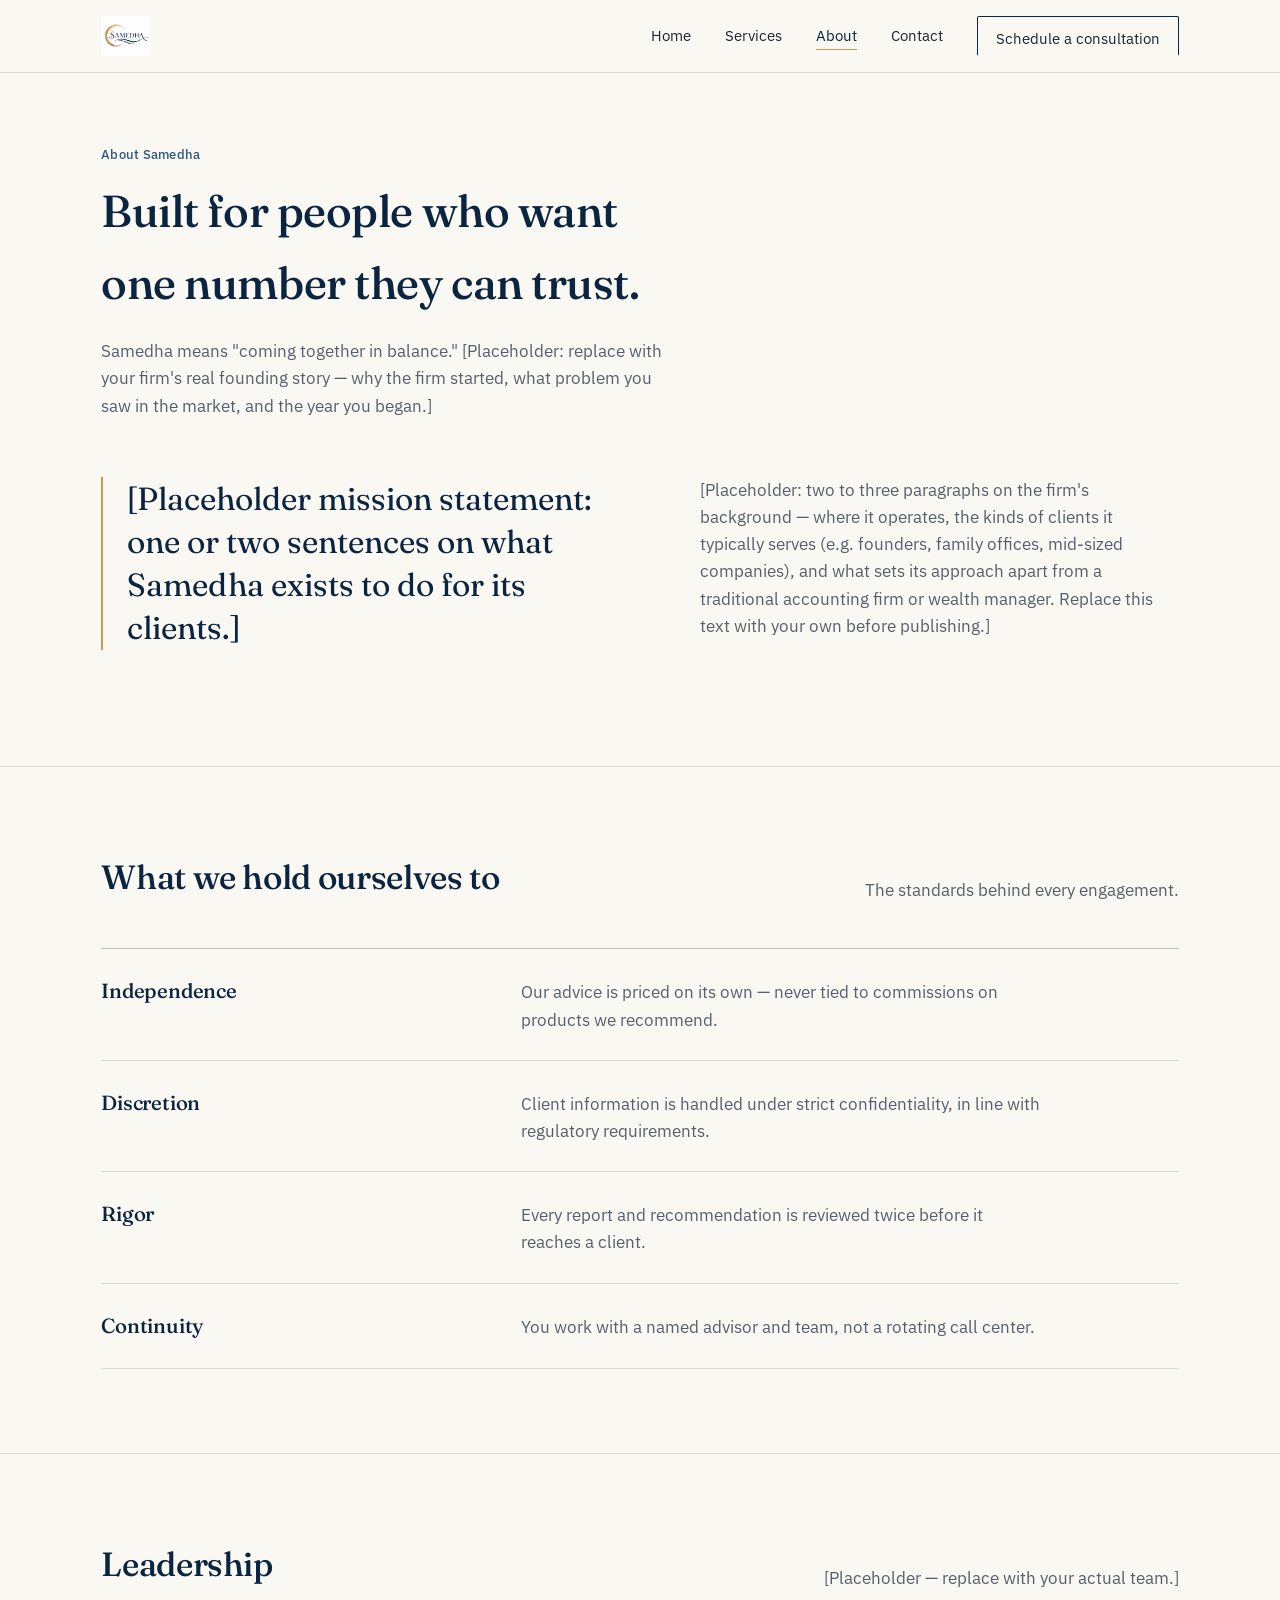
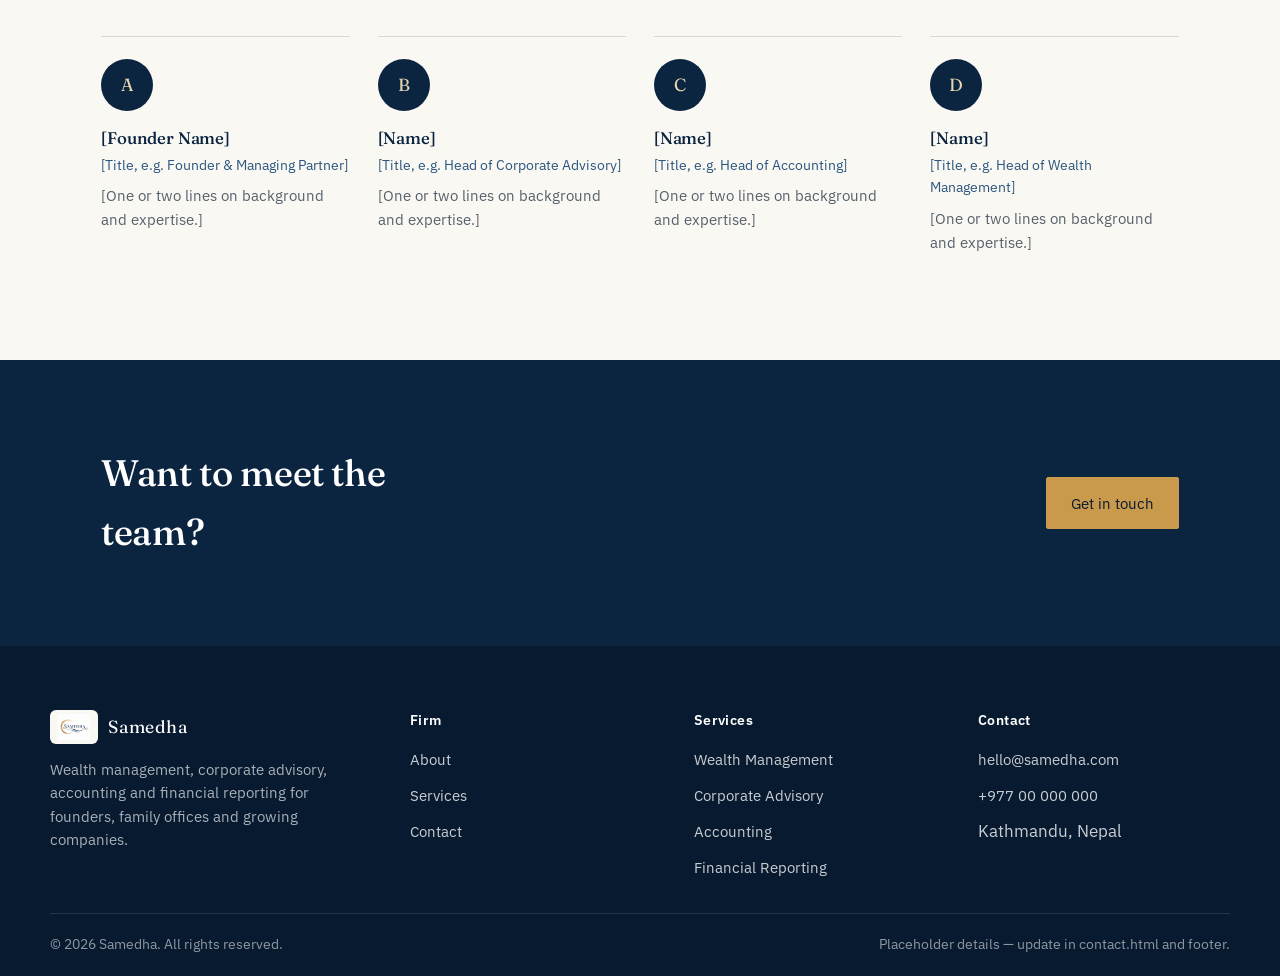
==== samedha-website/about.html @ 565f02a2 "Add files via upload" ====
<!doctype html>
<html lang="en">
<head>
<meta charset="UTF-8">
<meta name="viewport" content="width=device-width, initial-scale=1.0">
<title>About — Samedha</title>
<meta name="description" content="Samedha's story, values and team.">
<link rel="icon" href="assets/favicon.png">
<link rel="stylesheet" href="css/style.css">
</head>
<body>

<header class="site-header">
  <div class="container nav-row">
    <a href="index.html" class="brand">
      <img src="assets/logo.png" alt="Samedha">
    </a>
    <nav>
      <ul class="nav-links">
        <li><a href="index.html">Home</a></li>
        <li><a href="services.html">Services</a></li>
        <li><a href="about.html" aria-current="page">About</a></li>
        <li><a href="contact.html">Contact</a></li>
        <li><a href="contact.html" class="nav-cta">Schedule a consultation</a></li>
      </ul>
    </nav>
    <button class="nav-toggle" aria-label="Open menu" aria-expanded="false">
      <svg viewBox="0 0 24 24" fill="none" stroke="currentColor" stroke-width="1.6"><line x1="3" y1="6" x2="21" y2="6"/><line x1="3" y1="12" x2="21" y2="12"/><line x1="3" y1="18" x2="21" y2="18"/></svg>
    </button>
  </div>
</header>

<main>

  <section class="page-hero">
    <div class="container">
      <span class="eyebrow">About Samedha</span>
      <h1>Built for people who want one number they can trust.</h1>
      <p class="lede">Samedha means "coming together in balance." [Placeholder: replace with your firm's real founding story — why the firm started, what problem you saw in the market, and the year you began.]</p>
    </div>
  </section>

  <section class="section" style="padding-top:0;">
    <div class="container approach-grid">
      <p class="pull">[Placeholder mission statement: one or two sentences on what Samedha exists to do for its clients.]</p>
      <div>
        <p style="color:var(--ink-soft);">[Placeholder: two to three paragraphs on the firm's background — where it operates, the kinds of clients it typically serves (e.g. founders, family offices, mid-sized companies), and what sets its approach apart from a traditional accounting firm or wealth manager. Replace this text with your own before publishing.]</p>
      </div>
    </div>
  </section>

  <section class="section">
    <div class="container">
      <div class="section-head">
        <h2>What we hold ourselves to</h2>
        <p>The standards behind every engagement.</p>
      </div>
      <div class="ledger">
        <div class="ledger-row">
          <h3>Independence</h3>
          <p class="desc">Our advice is priced on its own — never tied to commissions on products we recommend.</p>
          <span></span>
        </div>
        <div class="ledger-row">
          <h3>Discretion</h3>
          <p class="desc">Client information is handled under strict confidentiality, in line with regulatory requirements.</p>
          <span></span>
        </div>
        <div class="ledger-row">
          <h3>Rigor</h3>
          <p class="desc">Every report and recommendation is reviewed twice before it reaches a client.</p>
          <span></span>
        </div>
        <div class="ledger-row">
          <h3>Continuity</h3>
          <p class="desc">You work with a named advisor and team, not a rotating call center.</p>
          <span></span>
        </div>
      </div>
    </div>
  </section>

  <section class="section">
    <div class="container">
      <div class="section-head">
        <h2>Leadership</h2>
        <p>[Placeholder — replace with your actual team.]</p>
      </div>
      <div class="team-grid">
        <div class="team-card">
          <div class="avatar">A</div>
          <h4>[Founder Name]</h4>
          <div class="role">[Title, e.g. Founder &amp; Managing Partner]</div>
          <p>[One or two lines on background and expertise.]</p>
        </div>
        <div class="team-card">
          <div class="avatar">B</div>
          <h4>[Name]</h4>
          <div class="role">[Title, e.g. Head of Corporate Advisory]</div>
          <p>[One or two lines on background and expertise.]</p>
        </div>
        <div class="team-card">
          <div class="avatar">C</div>
          <h4>[Name]</h4>
          <div class="role">[Title, e.g. Head of Accounting]</div>
          <p>[One or two lines on background and expertise.]</p>
        </div>
        <div class="team-card">
          <div class="avatar">D</div>
          <h4>[Name]</h4>
          <div class="role">[Title, e.g. Head of Wealth Management]</div>
          <p>[One or two lines on background and expertise.]</p>
        </div>
      </div>
    </div>
  </section>

  <section class="cta-band">
    <div class="container">
      <h2>Want to meet the team?</h2>
      <a href="contact.html" class="btn btn-primary">Get in touch</a>
    </div>
  </section>

</main>

<footer class="site-footer">
  <div class="container footer-top">
    <div>
      <div class="footer-brand">
        <span class="mark"><img src="assets/logo.png" alt=""></span>
        <span>Samedha</span>
      </div>
      <p style="max-width:34ch; color:rgba(255,255,255,0.65); font-size:0.92rem;">Wealth management, corporate advisory, accounting and financial reporting for founders, family offices and growing companies.</p>
    </div>
    <div>
      <h5>Firm</h5>
      <ul>
        <li><a href="about.html">About</a></li>
        <li><a href="services.html">Services</a></li>
        <li><a href="contact.html">Contact</a></li>
      </ul>
    </div>
    <div>
      <h5>Services</h5>
      <ul>
        <li><a href="services.html#wealth">Wealth Management</a></li>
        <li><a href="services.html#advisory">Corporate Advisory</a></li>
        <li><a href="services.html#accounting">Accounting</a></li>
        <li><a href="services.html#reporting">Financial Reporting</a></li>
      </ul>
    </div>
    <div>
      <h5>Contact</h5>
      <ul>
        <li><a href="mailto:hello@samedha.com">hello@samedha.com</a></li>
        <li><a href="tel:+9770000000">+977 00 000 000</a></li>
        <li>Kathmandu, Nepal</li>
      </ul>
    </div>
  </div>
  <div class="container footer-bottom">
    <span>© 2026 Samedha. All rights reserved.</span>
    <span>Placeholder details — update in contact.html and footer.</span>
  </div>
</footer>

<script src="js/main.js"></script>
</body>
</html>
---- samedha-website/css/style.css ----
/* =========================================================
   SAMEDHA — Wealth Management · Corporate Advisory ·
   Accounting · Financial Reporting
   Design tokens
   ========================================================= */
@import url('https://fonts.googleapis.com/css2?family=Fraunces:opsz,wght@9..144,300;9..144,400;9..144,500;9..144,600&family=IBM+Plex+Sans:wght@400;500;600&display=swap');

:root{
  /* Palette — sampled from the mark: deep navy ink, burnished gold ring,
     steel-blue wave. Background is a warm ivory, not stock white. */
  --navy: #0b2440;
  --navy-deep: #071a30;
  --gold: #c99a4b;
  --gold-soft: #e9d7ae;
  --steel: #2c567f;
  --ivory: #faf8f3;
  --paper: #ffffff;
  --ink: #1c2530;
  --ink-soft: #55606b;
  --hairline: rgba(11,36,64,0.14);
  --hairline-strong: rgba(11,36,64,0.28);

  --serif: 'Fraunces', 'Iowan Old Style', 'Georgia', serif;
  --sans: 'IBM Plex Sans', -apple-system, BlinkMacSystemFont, 'Segoe UI', sans-serif;

  --max: 1180px;
  --pad: clamp(20px, 4vw, 64px);
}

*, *::before, *::after{ box-sizing: border-box; }
html{ scroll-behavior: smooth; }

body{
  margin:0;
  background: var(--ivory);
  color: var(--ink);
  font-family: var(--sans);
  font-size: 17px;
  line-height: 1.6;
  -webkit-font-smoothing: antialiased;
}

img{ max-width:100%; display:block; }

a{ color: inherit; text-decoration:none; }

h1,h2,h3,h4{
  font-family: var(--serif);
  font-weight: 500;
  color: var(--navy);
  margin: 0 0 0.4em;
  letter-spacing: -0.01em;
}

p{ margin: 0 0 1em; max-width: 62ch; }
p.wide{ max-width: none; }

.container{
  max-width: var(--max);
  margin: 0 auto;
  padding-left: var(--pad);
  padding-right: var(--pad);
}

.eyebrow{
  font-family: var(--sans);
  font-size: 0.8rem;
  font-weight: 500;
  color: var(--steel);
  letter-spacing: 0.02em;
}

/* Focus visibility */
a:focus-visible, button:focus-visible, input:focus-visible, textarea:focus-visible{
  outline: 2px solid var(--steel);
  outline-offset: 3px;
}

@media (prefers-reduced-motion: reduce){
  *{ animation-duration: 0.001ms !important; animation-iteration-count: 1 !important; transition-duration: 0.001ms !important; scroll-behavior: auto !important; }
}

/* =========================================================
   Header / Nav
   ========================================================= */
.site-header{
  position: sticky;
  top: 0;
  z-index: 50;
  background: rgba(250,248,243,0.92);
  backdrop-filter: saturate(140%) blur(8px);
  border-bottom: 1px solid var(--hairline);
}

.nav-row{
  display:flex;
  align-items:center;
  justify-content: space-between;
  padding-top: 16px;
  padding-bottom: 16px;
  gap: 24px;
}

.brand{
  display:flex;
  align-items:center;
  gap: 12px;
  flex-shrink:0;
}
.brand img{ height: 40px; width:auto; }
.brand-word{
  font-family: var(--serif);
  font-size: 1.28rem;
  letter-spacing: 0.03em;
  color: var(--navy);
}

.nav-links{
  display:flex;
  align-items:center;
  gap: clamp(18px, 3vw, 34px);
  list-style:none;
  margin:0; padding:0;
}
.nav-links a{
  font-size: 0.95rem;
  color: var(--ink);
  padding-bottom: 4px;
  border-bottom: 1px solid transparent;
  transition: border-color 0.2s ease, color 0.2s ease;
}
.nav-links a:hover, .nav-links a[aria-current="page"]{
  color: var(--navy);
  border-bottom-color: var(--gold);
}

.nav-cta{
  display:inline-flex;
  align-items:center;
  border: 1px solid var(--navy);
  color: var(--navy);
  padding: 9px 18px;
  font-size: 0.9rem;
  border-radius: 2px;
  transition: background 0.2s ease, color 0.2s ease;
  white-space: nowrap;
}
.nav-cta:hover{ background: var(--navy); color: var(--paper); }

.nav-toggle{
  display:none;
  background:none;
  border:none;
  padding: 6px;
  cursor:pointer;
}
.nav-toggle svg{ width:24px; height:24px; }

@media (max-width: 860px){
  .nav-links{
    position: absolute;
    top: 100%; left:0; right:0;
    background: var(--ivory);
    border-bottom: 1px solid var(--hairline);
    flex-direction: column;
    align-items: flex-start;
    padding: 8px var(--pad) 20px;
    display:none;
    gap: 4px;
  }
  .nav-links.open{ display:flex; }
  .nav-links a{ width:100%; padding: 10px 0; border-bottom: 1px solid var(--hairline); }
  .nav-cta{ margin-top: 6px; }
  .nav-toggle{ display:inline-flex; }
}

/* =========================================================
   Hero
   ========================================================= */
.hero{
  padding: clamp(48px, 9vw, 108px) 0 clamp(40px, 7vw, 80px);
  position: relative;
  overflow: hidden;
}
.hero-grid{
  display:grid;
  grid-template-columns: 1.05fr 0.95fr;
  gap: clamp(24px, 5vw, 64px);
  align-items:center;
}
.hero h1{
  font-size: clamp(2.3rem, 4.6vw, 3.6rem);
  line-height: 1.08;
  max-width: 14ch;
}
.hero .lede{
  font-size: 1.12rem;
  color: var(--ink-soft);
  max-width: 46ch;
}
.hero-actions{ display:flex; gap: 16px; align-items:center; margin-top: 28px; flex-wrap: wrap; }

.btn{
  display:inline-flex;
  align-items:center;
  gap: 8px;
  padding: 13px 24px;
  font-size: 0.96rem;
  border-radius: 2px;
  transition: background 0.2s ease, color 0.2s ease, border-color 0.2s ease;
}
.btn-primary{ background: var(--navy); color: var(--paper); border: 1px solid var(--navy); }
.btn-primary:hover{ background: var(--navy-deep); }
.btn-ghost{ border: 1px solid var(--hairline-strong); color: var(--navy); }
.btn-ghost:hover{ border-color: var(--navy); }

.hero-mark{ position: relative; }
.hero-mark svg{ width:100%; height:auto; }
.wave-path{
  stroke-dasharray: 900;
  stroke-dashoffset: 900;
  animation: draw 1.6s ease forwards 0.2s;
}
@keyframes draw{ to{ stroke-dashoffset:0; } }

/* =========================================================
   Ledger list — used for services / values / stats
   ========================================================= */
.section{ padding: clamp(40px, 7vw, 84px) 0; }
.section + .section{ border-top: 1px solid var(--hairline); }
.section-head{
  display:flex;
  justify-content: space-between;
  align-items: flex-end;
  gap: 24px;
  margin-bottom: clamp(24px, 4vw, 44px);
  flex-wrap: wrap;
}
.section-head h2{ font-size: clamp(1.6rem, 3vw, 2.1rem); margin:0; }
.section-head p{ margin: 8px 0 0; color: var(--ink-soft); }

.ledger{ border-top: 1px solid var(--hairline-strong); }
.ledger-row{
  display:grid;
  grid-template-columns: 1fr 1.6fr auto;
  gap: 24px;
  align-items: baseline;
  padding: 26px 0;
  border-bottom: 1px solid var(--hairline);
  transition: background 0.2s ease;
}
.ledger-row:hover{ background: rgba(201,154,75,0.06); }
.ledger-row h3{ font-size: 1.28rem; margin:0; }
.ledger-row .desc{ color: var(--ink-soft); margin:0; max-width: 52ch; }
.ledger-row .go{ font-size: 0.9rem; color: var(--steel); white-space: nowrap; align-self:center; }
.ledger-row .go span{ display:inline-block; transition: transform 0.2s ease; }
.ledger-row:hover .go span{ transform: translateX(4px); }

@media (max-width: 760px){
  .ledger-row{ grid-template-columns: 1fr; gap: 8px; }
  .hero-grid{ grid-template-columns: 1fr; }
  .hero-mark{ order:-1; max-width: 280px; margin: 0 auto; }
}

/* =========================================================
   Approach / pull quote layout
   ========================================================= */
.approach-grid{
  display:grid;
  grid-template-columns: 1.1fr 1fr;
  gap: clamp(28px, 6vw, 72px);
  align-items:start;
}
.pull{
  font-family: var(--serif);
  font-size: clamp(1.5rem, 2.6vw, 2rem);
  line-height: 1.35;
  color: var(--navy);
  border-left: 2px solid var(--gold);
  padding-left: 24px;
}
.principle{ padding: 18px 0; border-top: 1px solid var(--hairline); }
.principle:last-child{ border-bottom: 1px solid var(--hairline); }
.principle h4{ font-size: 1.05rem; margin-bottom: 6px; }
.principle p{ color: var(--ink-soft); margin:0; }

@media (max-width: 760px){ .approach-grid{ grid-template-columns: 1fr; } }

/* =========================================================
   CTA band
   ========================================================= */
.cta-band{
  background: var(--navy);
  color: var(--paper);
  position: relative;
  overflow:hidden;
}
.cta-band .container{
  padding-top: clamp(48px, 8vw, 84px);
  padding-bottom: clamp(48px, 8vw, 84px);
  display:flex;
  justify-content: space-between;
  align-items:center;
  gap: 24px;
  flex-wrap: wrap;
}
.cta-band h2{ color: var(--paper); font-size: clamp(1.7rem, 3.4vw, 2.3rem); margin:0; max-width: 16ch; }
.cta-band .btn-primary{ background: var(--gold); border-color: var(--gold); color: var(--navy-deep); }
.cta-band .btn-primary:hover{ background: var(--gold-soft); border-color: var(--gold-soft); }

/* =========================================================
   Footer
   ========================================================= */
.site-footer{ background: var(--navy-deep); color: rgba(255,255,255,0.78); }
.footer-top{
  display:grid;
  grid-template-columns: 1.3fr 1fr 1fr 1fr;
  gap: 32px;
  padding: clamp(40px, 6vw, 64px) 0 32px;
  border-bottom: 1px solid rgba(255,255,255,0.12);
}
.footer-brand{ display:flex; align-items:center; gap: 10px; margin-bottom: 14px; }
.footer-brand .mark{
  display:inline-flex; align-items:center; justify-content:center;
  background: var(--ivory); border-radius: 6px; padding: 4px 8px;
}
.footer-brand img{ height: 26px; }
.footer-brand span{ font-family: var(--serif); color:#fff; font-size: 1.1rem; letter-spacing: 0.03em; }
.site-footer h5{ color:#fff; font-size: 0.85rem; letter-spacing: 0.03em; margin: 0 0 14px; font-family: var(--sans); font-weight:600; }
.site-footer ul{ list-style:none; margin:0; padding:0; display:flex; flex-direction:column; gap: 9px; }
.site-footer a{ color: rgba(255,255,255,0.78); transition: color 0.2s ease; font-size: 0.94rem; }
.site-footer a:hover{ color: var(--gold-soft); }
.footer-bottom{
  display:flex; justify-content: space-between; align-items:center;
  padding: 20px 0; font-size: 0.85rem; color: rgba(255,255,255,0.55); flex-wrap:wrap; gap: 10px;
}
@media (max-width: 760px){ .footer-top{ grid-template-columns: 1fr 1fr; } }

/* =========================================================
   Page hero (interior pages)
   ========================================================= */
.page-hero{ padding: clamp(40px, 7vw, 72px) 0 clamp(24px, 4vw, 40px); }
.page-hero .eyebrow{ display:block; margin-bottom: 10px; }
.page-hero h1{ font-size: clamp(2rem, 4vw, 2.8rem); max-width: 20ch; }
.page-hero .lede{ color: var(--ink-soft); font-size: 1.08rem; max-width: 58ch; }

/* Service detail blocks (services.html) */
.service-block{
  display:grid;
  grid-template-columns: 0.9fr 1.1fr;
  gap: clamp(24px, 6vw, 64px);
  padding: clamp(36px, 6vw, 60px) 0;
  align-items: start;
}
.service-block:nth-child(even){ direction: rtl; }
.service-block:nth-child(even) > *{ direction: ltr; }
.service-block + .service-block{ border-top: 1px solid var(--hairline); }
.service-block h3{ font-size: clamp(1.5rem, 2.6vw, 1.9rem); }
.service-block .includes{ list-style:none; margin: 18px 0 0; padding:0; }
.service-block .includes li{
  padding: 10px 0; border-top: 1px solid var(--hairline);
  color: var(--ink-soft); font-size: 0.96rem;
}
.service-graphic{ align-self: stretch; }
.service-graphic svg{ width:100%; height:auto; }

@media (max-width: 760px){
  .service-block{ grid-template-columns: 1fr; }
  .service-block:nth-child(even){ direction: ltr; }
}

/* Team grid (about.html) */
.team-grid{
  display:grid;
  grid-template-columns: repeat(auto-fit, minmax(200px, 1fr));
  gap: 28px;
}
.team-card{ padding: 22px 0; border-top: 1px solid var(--hairline); }
.avatar{
  width: 52px; height:52px; border-radius:50%;
  background: var(--navy);
  color: var(--gold-soft);
  display:flex; align-items:center; justify-content:center;
  font-family: var(--serif); font-size: 1.1rem;
  margin-bottom: 14px;
}
.team-card h4{ font-size: 1.05rem; margin-bottom: 2px; }
.team-card .role{ color: var(--steel); font-size: 0.88rem; margin-bottom: 8px; }
.team-card p{ color: var(--ink-soft); font-size: 0.92rem; margin:0; }

/* Values ledger (about.html reuses .ledger classes above) */

/* =========================================================
   Contact page
   ========================================================= */
.contact-grid{
  display:grid;
  grid-template-columns: 0.9fr 1.1fr;
  gap: clamp(28px, 6vw, 72px);
  align-items:start;
}
.contact-info .item{ padding: 18px 0; border-top: 1px solid var(--hairline); }
.contact-info .item:last-child{ border-bottom: 1px solid var(--hairline); }
.contact-info .item h5{ margin:0 0 4px; font-family: var(--sans); font-size: 0.82rem; letter-spacing: 0.02em; color: var(--steel); font-weight:600; }
.contact-info .item p{ margin:0; }

form.contact-form{ display:flex; flex-direction:column; gap: 18px; }
.field{ display:flex; flex-direction:column; gap: 6px; }
.field label{ font-size: 0.88rem; color: var(--ink-soft); }
.field input, .field textarea, .field select{
  font-family: var(--sans);
  font-size: 1rem;
  padding: 12px 14px;
  border: 1px solid var(--hairline-strong);
  border-radius: 2px;
  background: var(--paper);
  color: var(--ink);
}
.field textarea{ resize: vertical; min-height: 120px; }
.field input:focus, .field textarea:focus, .field select:focus{ border-color: var(--steel); }
.form-note{ font-size: 0.85rem; color: var(--ink-soft); }

@media (max-width: 760px){ .contact-grid{ grid-template-columns: 1fr; } }
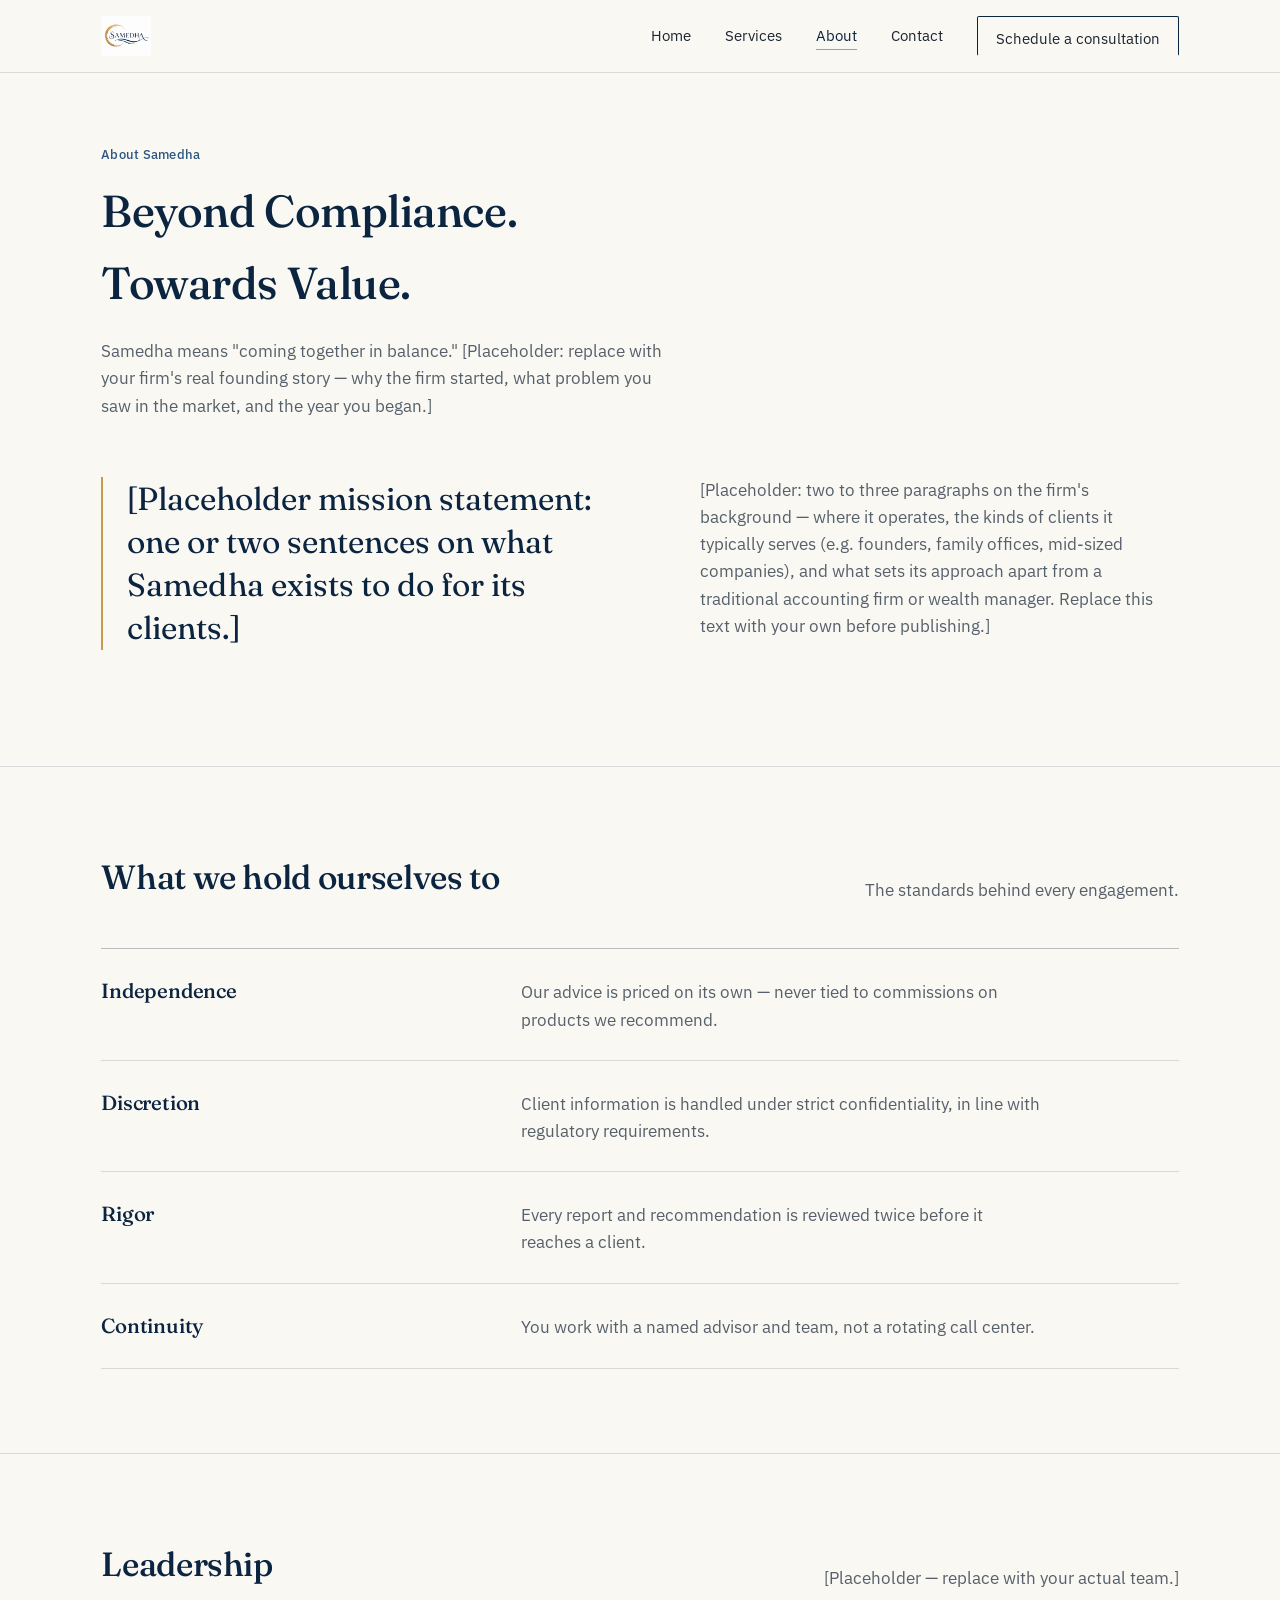
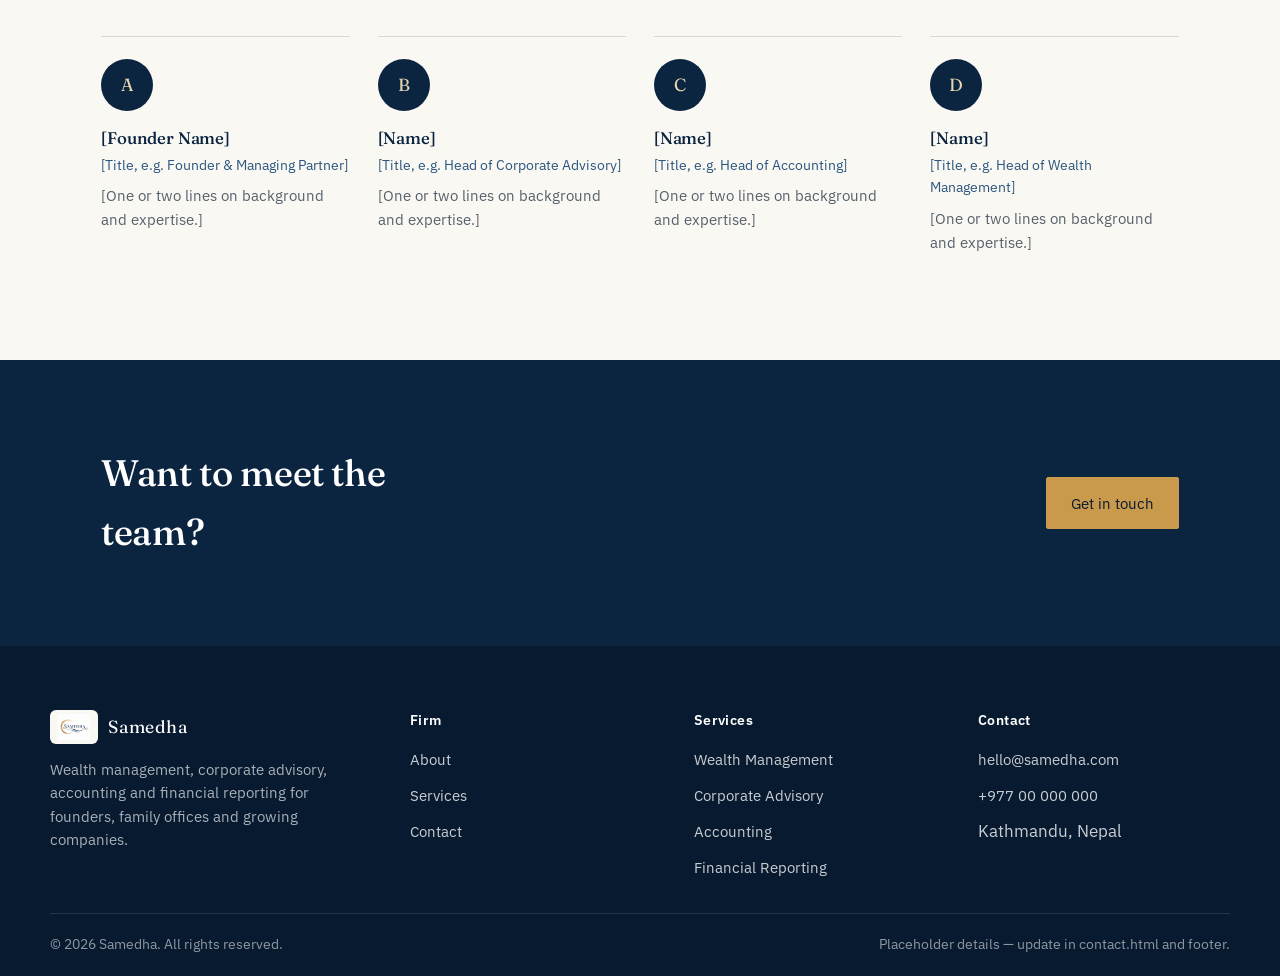
==== commit ad31b8a0: "Update about.html" ====
--- a/samedha-website/about.html
+++ b/samedha-website/about.html
@@ -35,7 +35,7 @@
   <section class="page-hero">
     <div class="container">
       <span class="eyebrow">About Samedha</span>
-      <h1>Built for people who want one number they can trust.</h1>
+      <h1>Beyond Compliance. Towards Value.</h1>
       <p class="lede">Samedha means "coming together in balance." [Placeholder: replace with your firm's real founding story — why the firm started, what problem you saw in the market, and the year you began.]</p>
     </div>
   </section>
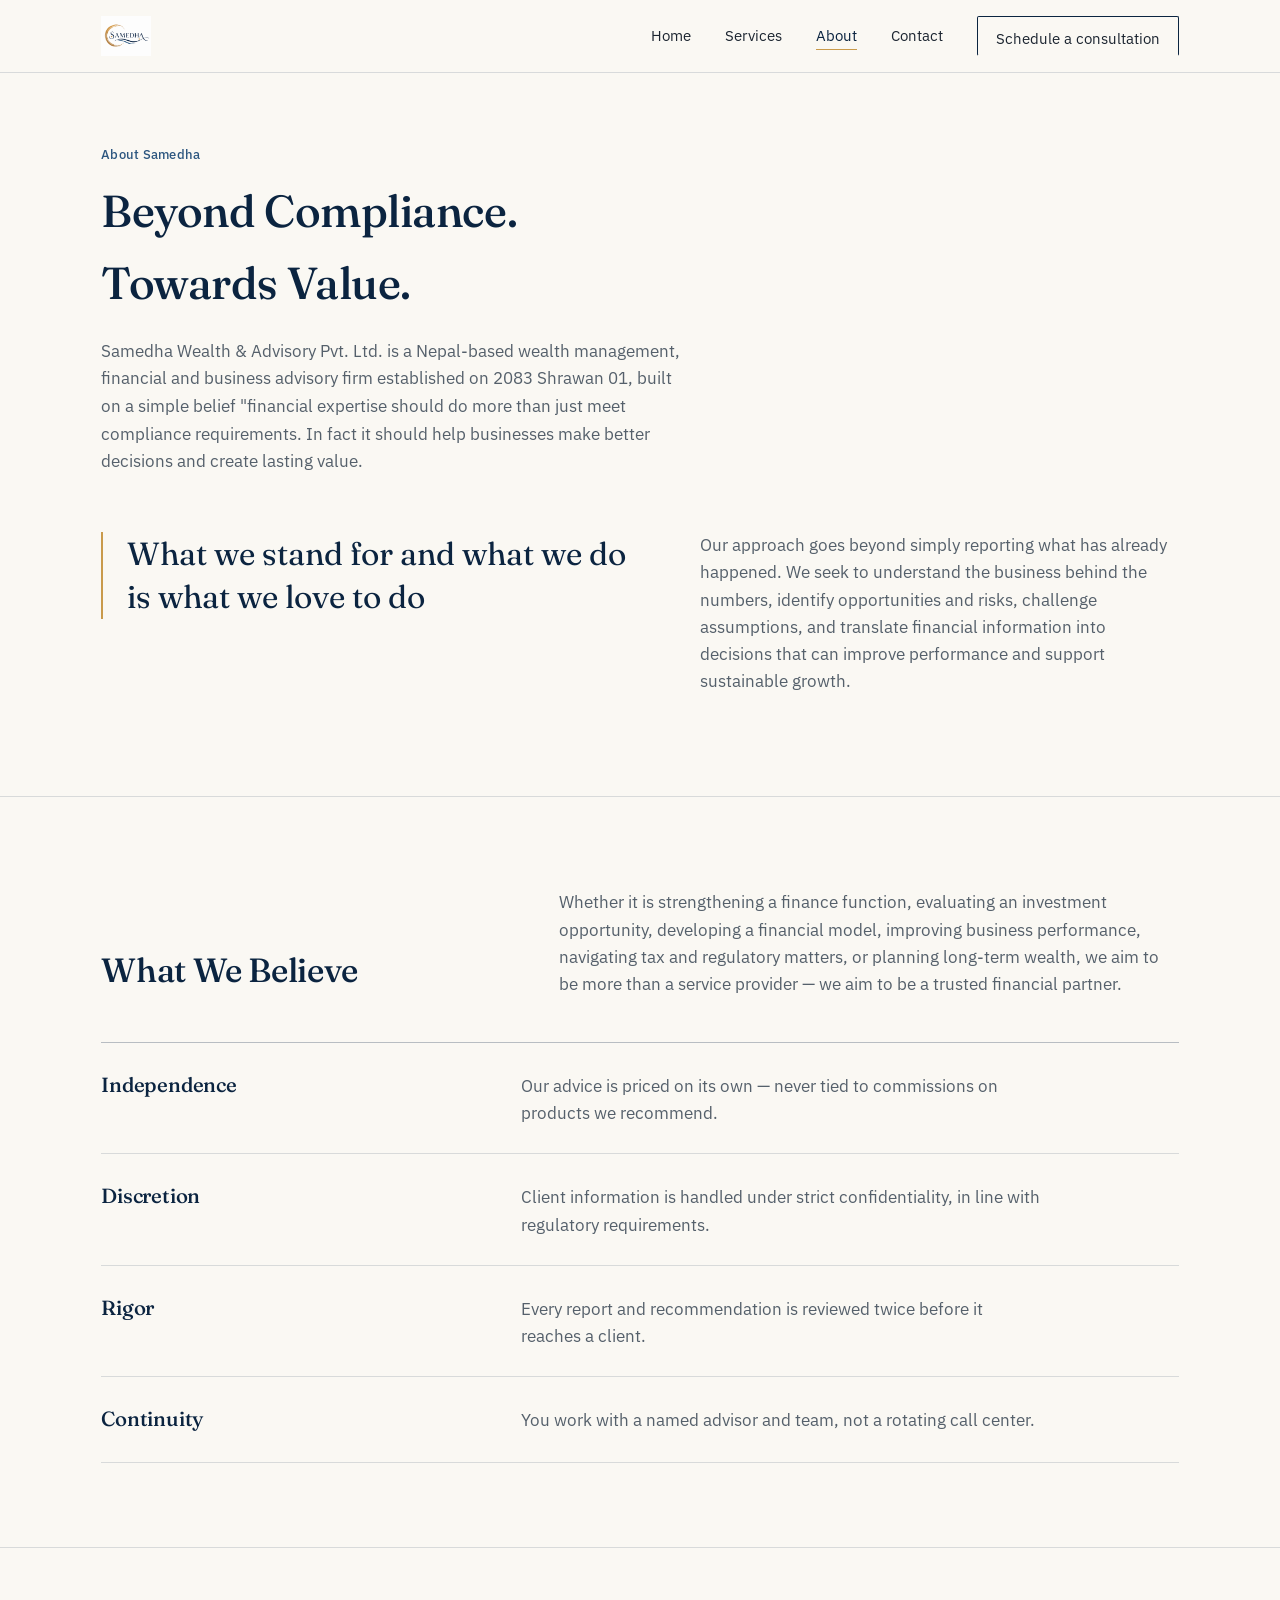
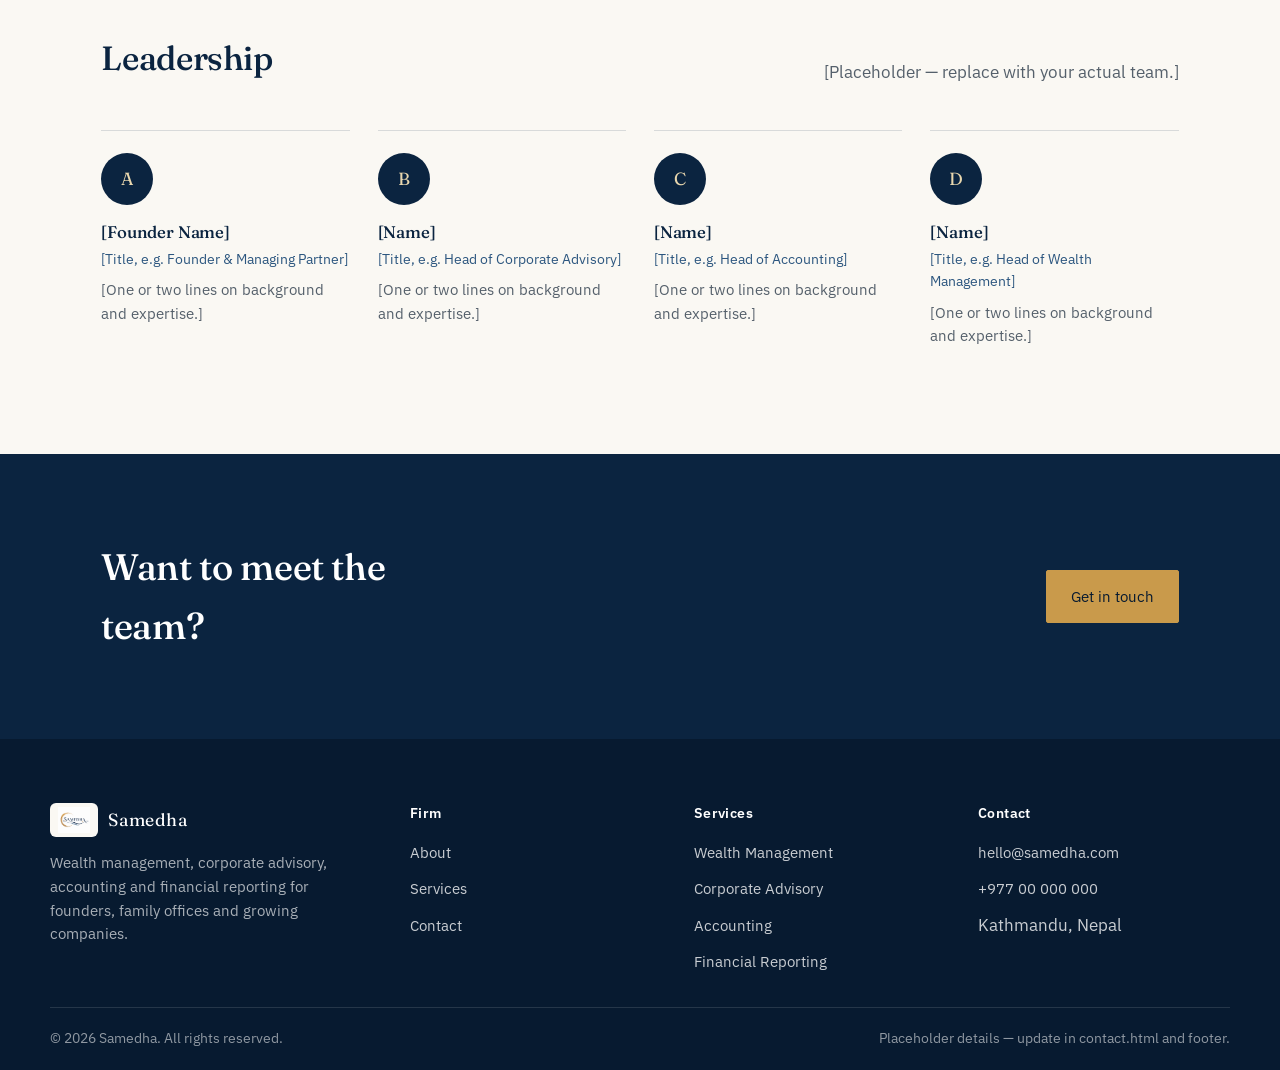
==== commit 88f8386c: "Update about.html" ====
--- a/samedha-website/about.html
+++ b/samedha-website/about.html
@@ -36,15 +36,15 @@
     <div class="container">
       <span class="eyebrow">About Samedha</span>
       <h1>Beyond Compliance. Towards Value.</h1>
-      <p class="lede">Samedha means "coming together in balance." [Placeholder: replace with your firm's real founding story — why the firm started, what problem you saw in the market, and the year you began.]</p>
+      <p class="lede">Samedha Wealth & Advisory Pvt. Ltd. is a Nepal-based wealth management, financial and business advisory firm established on 2083 Shrawan 01, built on a simple belief "financial expertise should do more than just meet compliance requirements. In fact it should help businesses make better decisions and create lasting value.</p>
     </div>
   </section>
 
   <section class="section" style="padding-top:0;">
     <div class="container approach-grid">
-      <p class="pull">[Placeholder mission statement: one or two sentences on what Samedha exists to do for its clients.]</p>
+      <p class="pull">What we stand for and what we do is what we love to do</p>
       <div>
-        <p style="color:var(--ink-soft);">[Placeholder: two to three paragraphs on the firm's background — where it operates, the kinds of clients it typically serves (e.g. founders, family offices, mid-sized companies), and what sets its approach apart from a traditional accounting firm or wealth manager. Replace this text with your own before publishing.]</p>
+        <p style="color:var(--ink-soft);">Our approach goes beyond simply reporting what has already happened. We seek to understand the business behind the numbers, identify opportunities and risks, challenge assumptions, and translate financial information into decisions that can improve performance and support sustainable growth.</p>
       </div>
     </div>
   </section>
@@ -52,8 +52,8 @@
   <section class="section">
     <div class="container">
       <div class="section-head">
-        <h2>What we hold ourselves to</h2>
-        <p>The standards behind every engagement.</p>
+        <h2>What We Believe</h2>
+         <p class="lede">Whether it is strengthening a finance function, evaluating an investment opportunity, developing a financial model, improving business performance, navigating tax and regulatory matters, or planning long-term wealth, we aim to be more than a service provider — we aim to be a trusted financial partner.</p>
       </div>
       <div class="ledger">
         <div class="ledger-row">
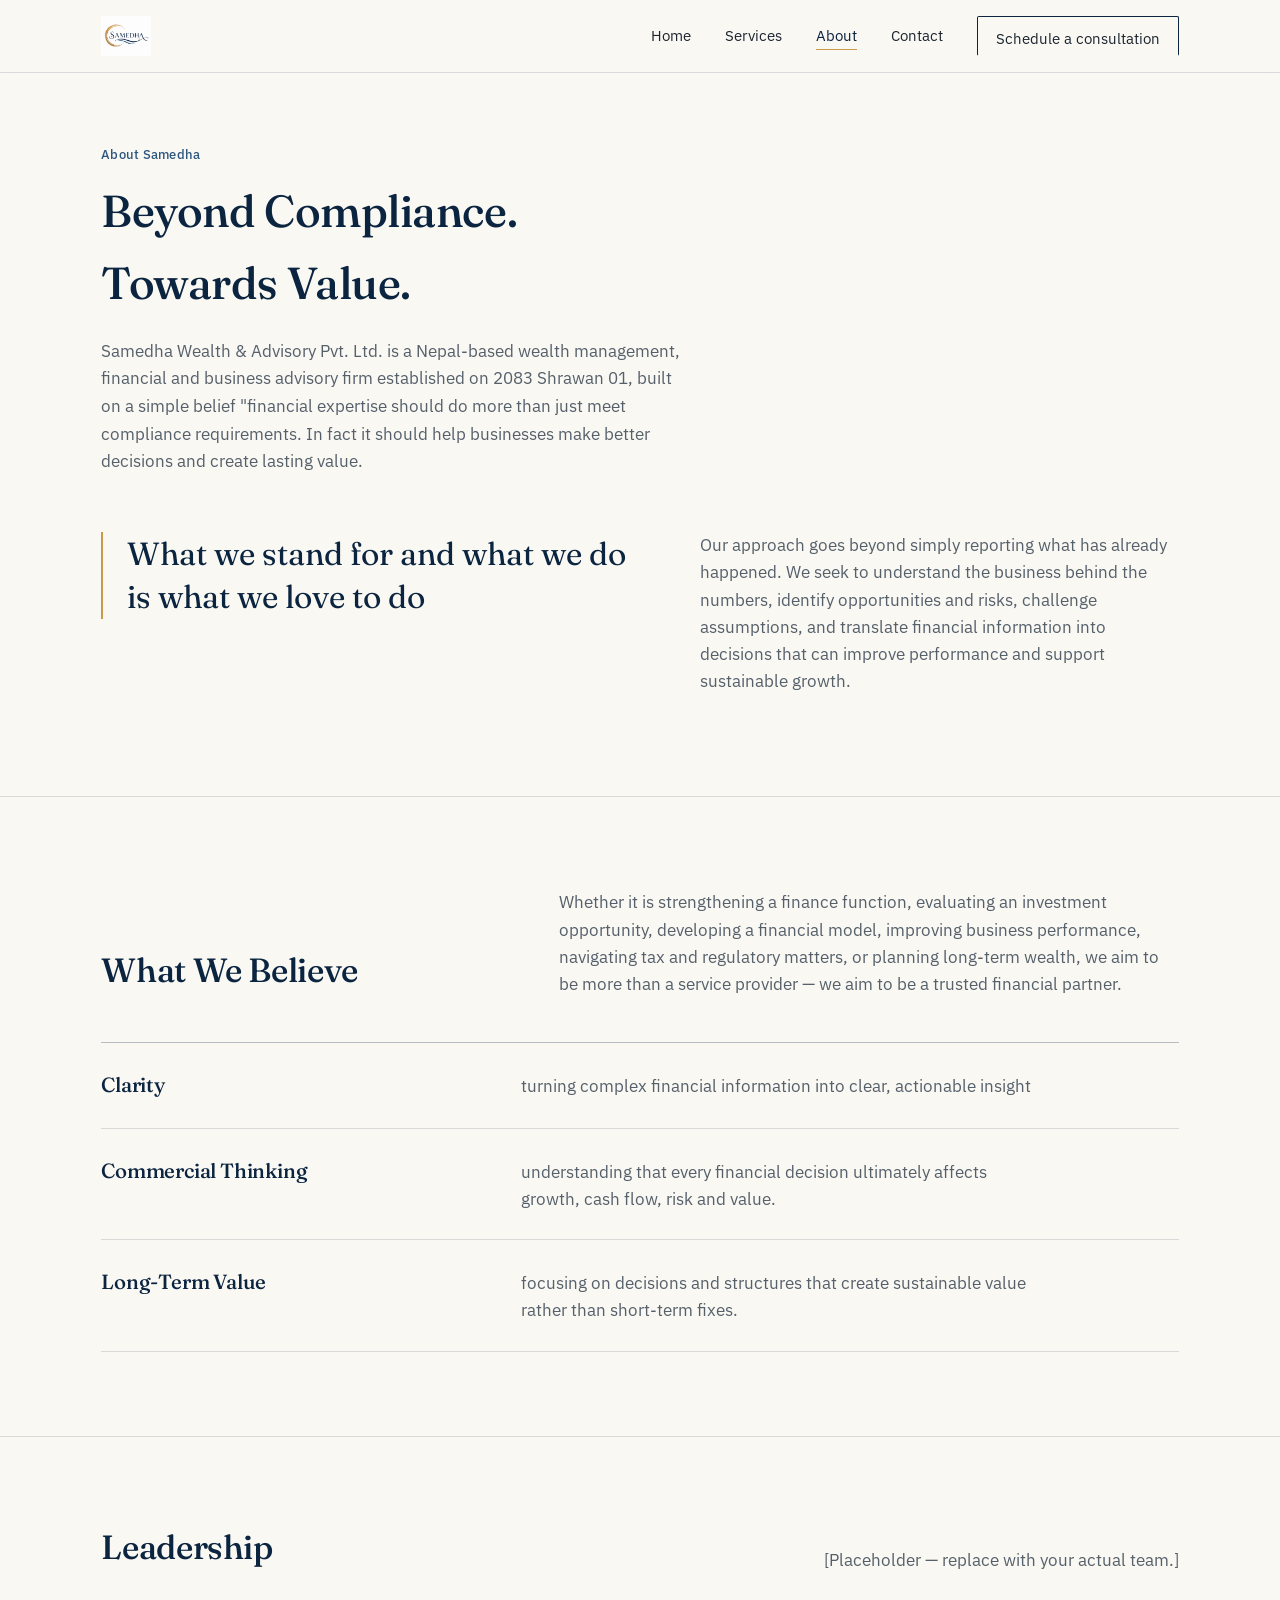
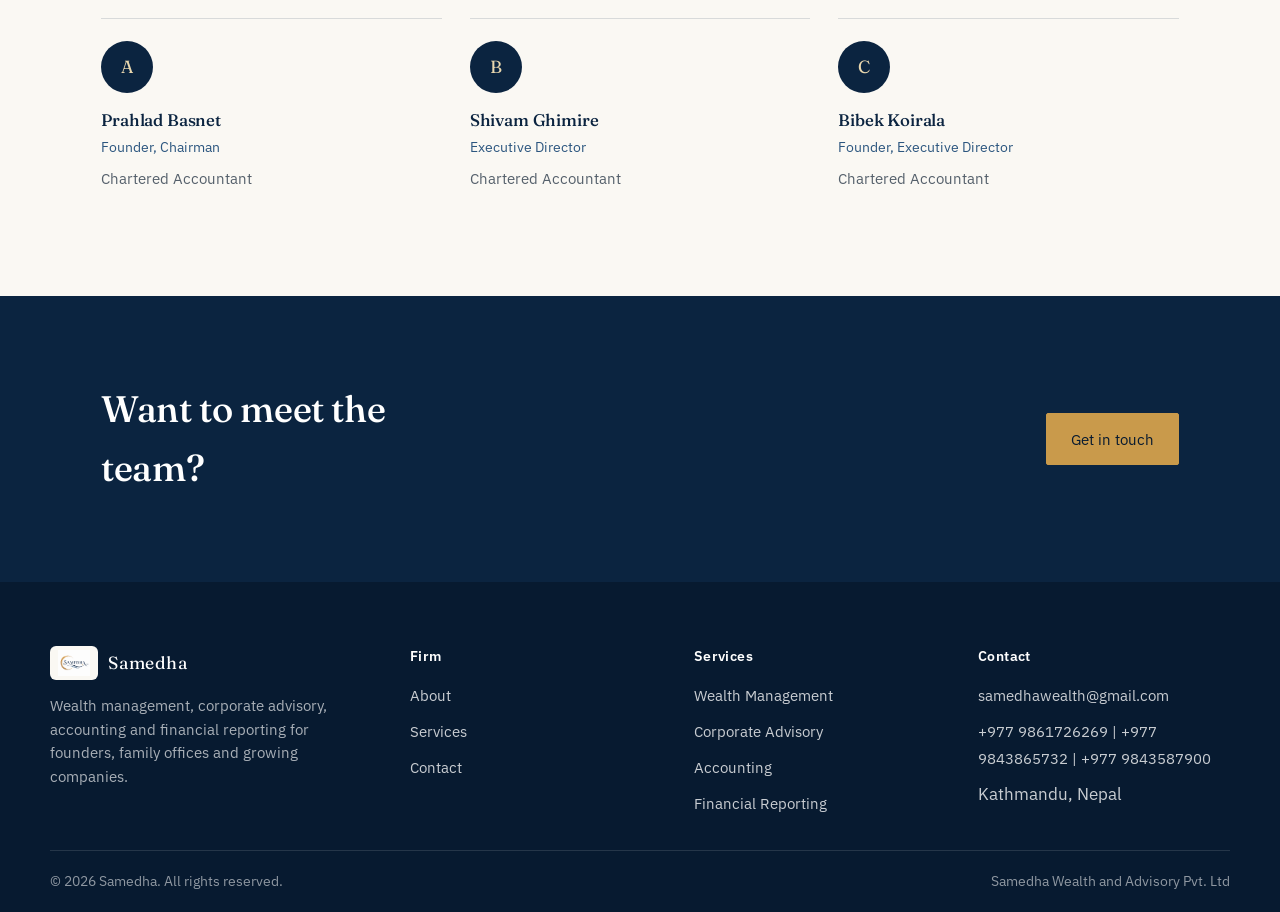
==== commit 4f1dd71c: "Update about.html" ====
--- a/samedha-website/about.html
+++ b/samedha-website/about.html
@@ -57,23 +57,18 @@
       </div>
       <div class="ledger">
         <div class="ledger-row">
-          <h3>Independence</h3>
-          <p class="desc">Our advice is priced on its own — never tied to commissions on products we recommend.</p>
+          <h3>Clarity</h3>
+          <p class="desc">turning complex financial information into clear, actionable insight</p>
           <span></span>
         </div>
         <div class="ledger-row">
-          <h3>Discretion</h3>
-          <p class="desc">Client information is handled under strict confidentiality, in line with regulatory requirements.</p>
+          <h3>Commercial Thinking</h3>
+          <p class="desc">understanding that every financial decision ultimately affects growth, cash flow, risk and value.</p>
           <span></span>
         </div>
         <div class="ledger-row">
-          <h3>Rigor</h3>
-          <p class="desc">Every report and recommendation is reviewed twice before it reaches a client.</p>
-          <span></span>
-        </div>
-        <div class="ledger-row">
-          <h3>Continuity</h3>
-          <p class="desc">You work with a named advisor and team, not a rotating call center.</p>
+          <h3>Long-Term Value</h3>
+          <p class="desc">focusing on decisions and structures that create sustainable value rather than short-term fixes.</p>
           <span></span>
         </div>
       </div>
@@ -89,27 +84,21 @@
       <div class="team-grid">
         <div class="team-card">
           <div class="avatar">A</div>
-          <h4>[Founder Name]</h4>
-          <div class="role">[Title, e.g. Founder &amp; Managing Partner]</div>
-          <p>[One or two lines on background and expertise.]</p>
+          <h4>Prahlad Basnet</h4>
+          <div class="role">Founder, Chairman</div>
+          <p>Chartered Accountant</p>
         </div>
         <div class="team-card">
           <div class="avatar">B</div>
-          <h4>[Name]</h4>
-          <div class="role">[Title, e.g. Head of Corporate Advisory]</div>
-          <p>[One or two lines on background and expertise.]</p>
+          <h4>Shivam Ghimire</h4>
+          <div class="role">Executive Director</div>
+          <p>Chartered Accountant</p>
         </div>
         <div class="team-card">
           <div class="avatar">C</div>
-          <h4>[Name]</h4>
-          <div class="role">[Title, e.g. Head of Accounting]</div>
-          <p>[One or two lines on background and expertise.]</p>
-        </div>
-        <div class="team-card">
-          <div class="avatar">D</div>
-          <h4>[Name]</h4>
-          <div class="role">[Title, e.g. Head of Wealth Management]</div>
-          <p>[One or two lines on background and expertise.]</p>
+          <h4>Bibek Koirala</h4>
+          <div class="role">Founder, Executive Director</div>
+          <p>Chartered Accountant</p>
         </div>
       </div>
     </div>
@@ -153,15 +142,15 @@
     <div>
       <h5>Contact</h5>
       <ul>
-        <li><a href="mailto:hello@samedha.com">hello@samedha.com</a></li>
-        <li><a href="tel:+9770000000">+977 00 000 000</a></li>
+        <li><a href="mailto:hello@samedha.com">samedhawealth@gmail.com</a></li>
+        <li><a href="tel:+9770000000">+977 9861726269 | +977 9843865732 | +977 9843587900</a></li>
         <li>Kathmandu, Nepal</li>
       </ul>
     </div>
   </div>
   <div class="container footer-bottom">
     <span>© 2026 Samedha. All rights reserved.</span>
-    <span>Placeholder details — update in contact.html and footer.</span>
+    <span>Samedha Wealth and Advisory Pvt. Ltd</span>
   </div>
 </footer>
 
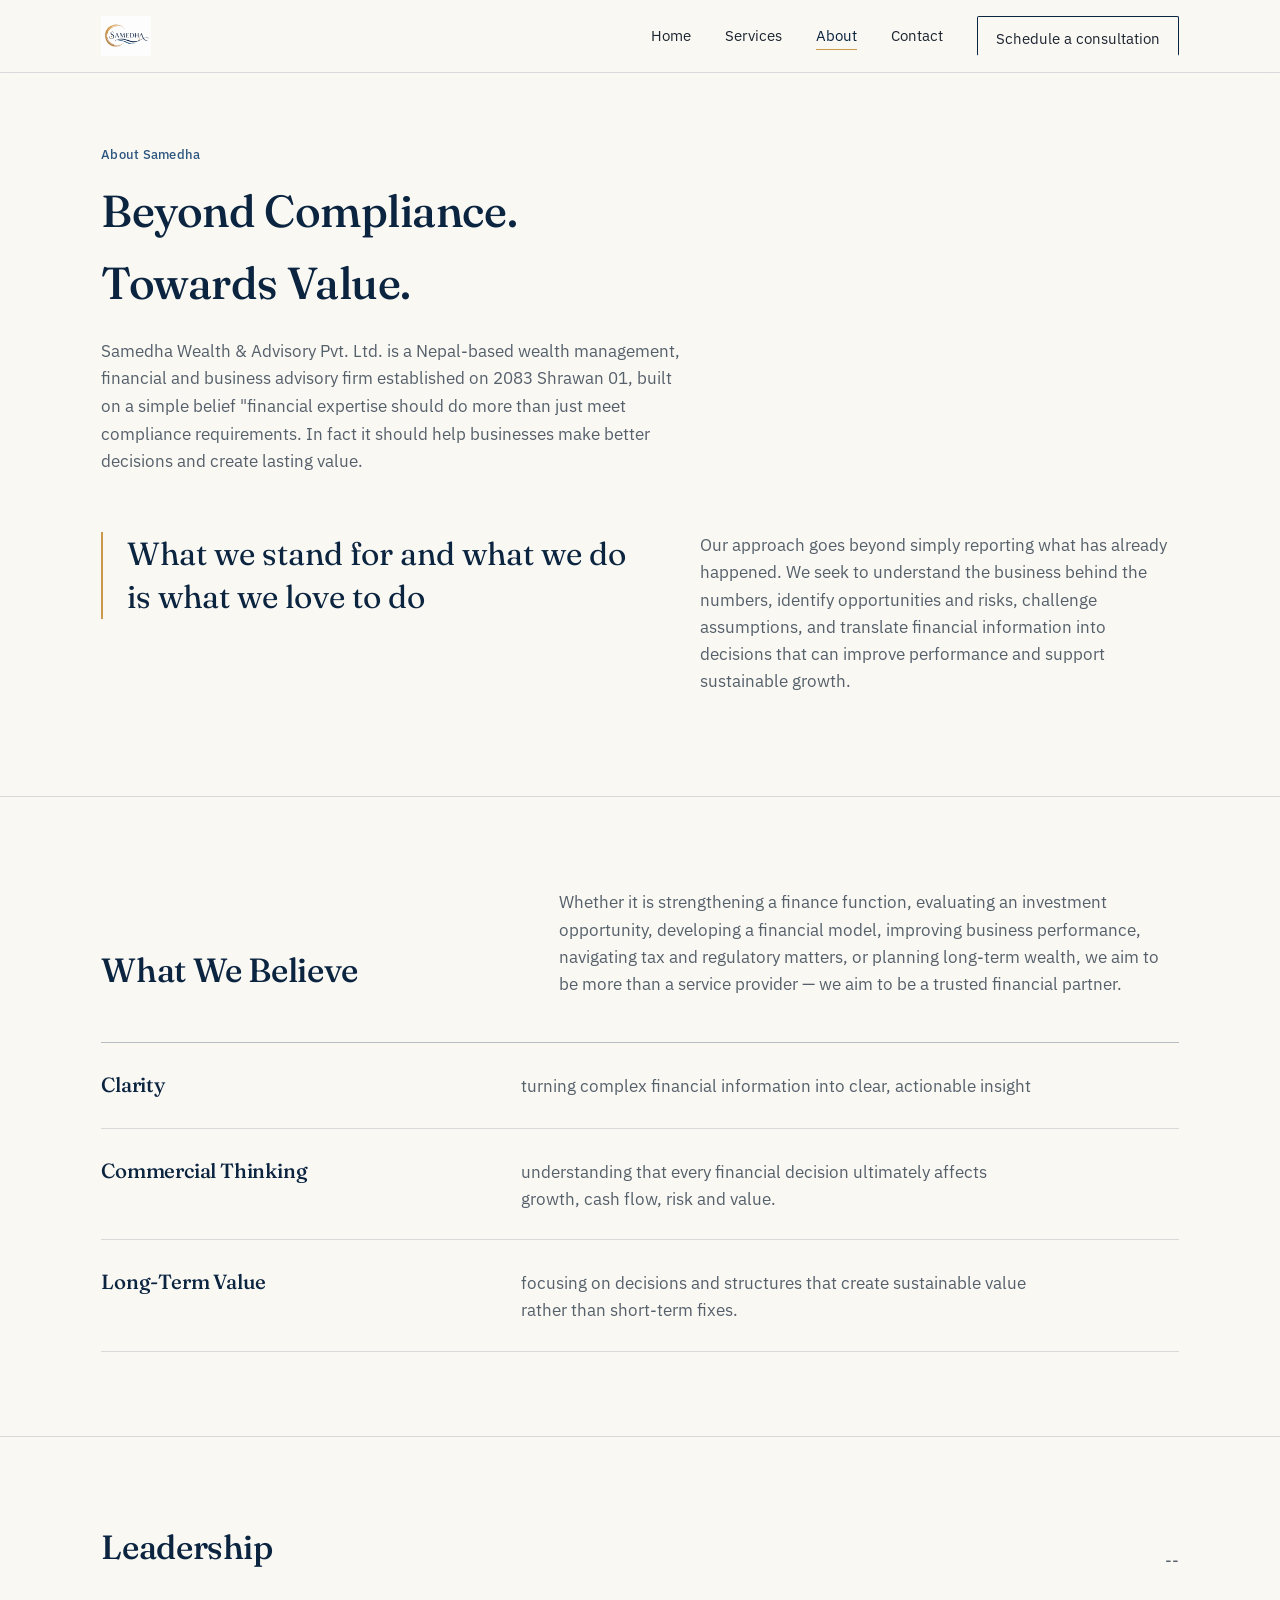
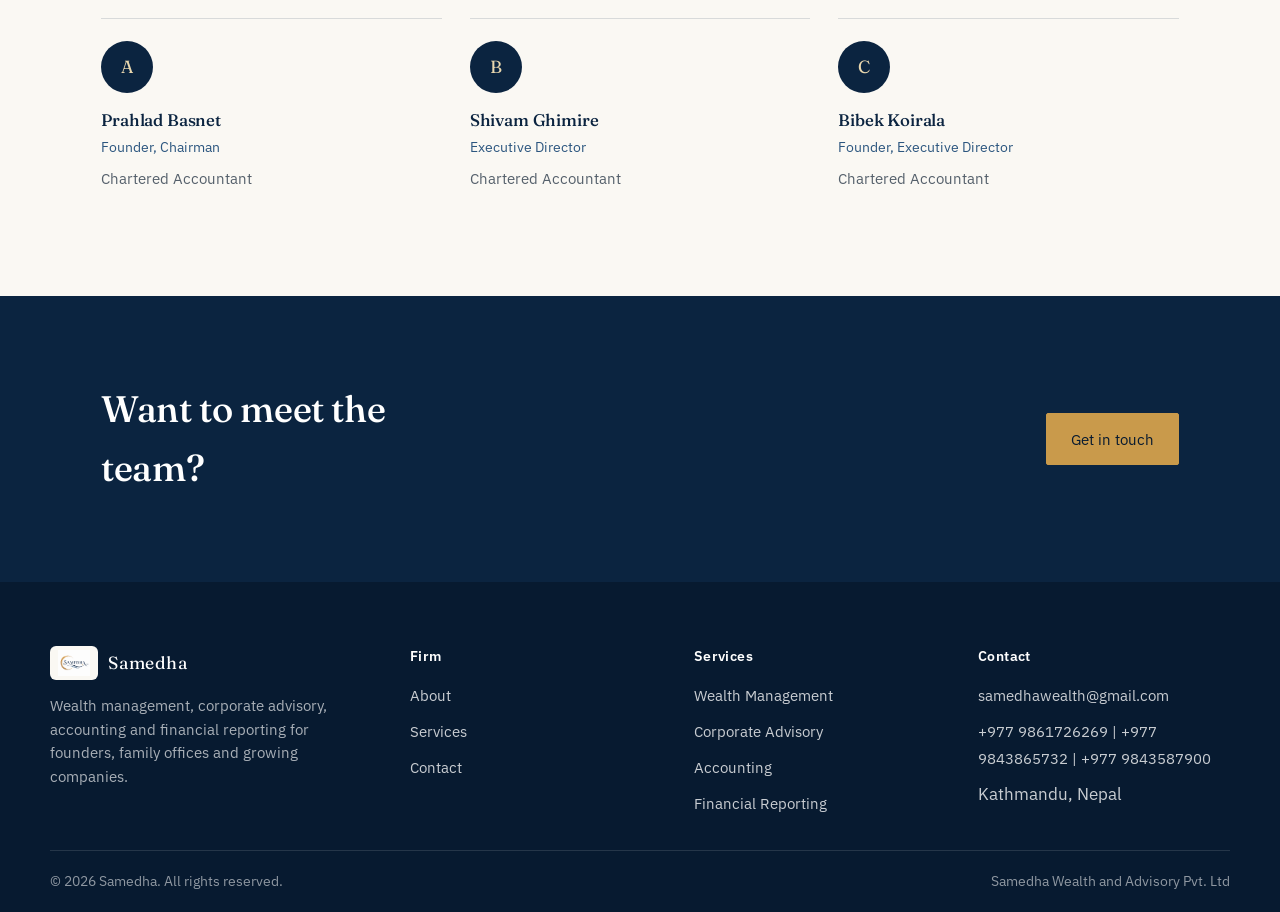
==== commit 2e767bfc: "Update about.html" ====
--- a/samedha-website/about.html
+++ b/samedha-website/about.html
@@ -79,7 +79,7 @@
     <div class="container">
       <div class="section-head">
         <h2>Leadership</h2>
-        <p>[Placeholder — replace with your actual team.]</p>
+        <p>--</p>
       </div>
       <div class="team-grid">
         <div class="team-card">
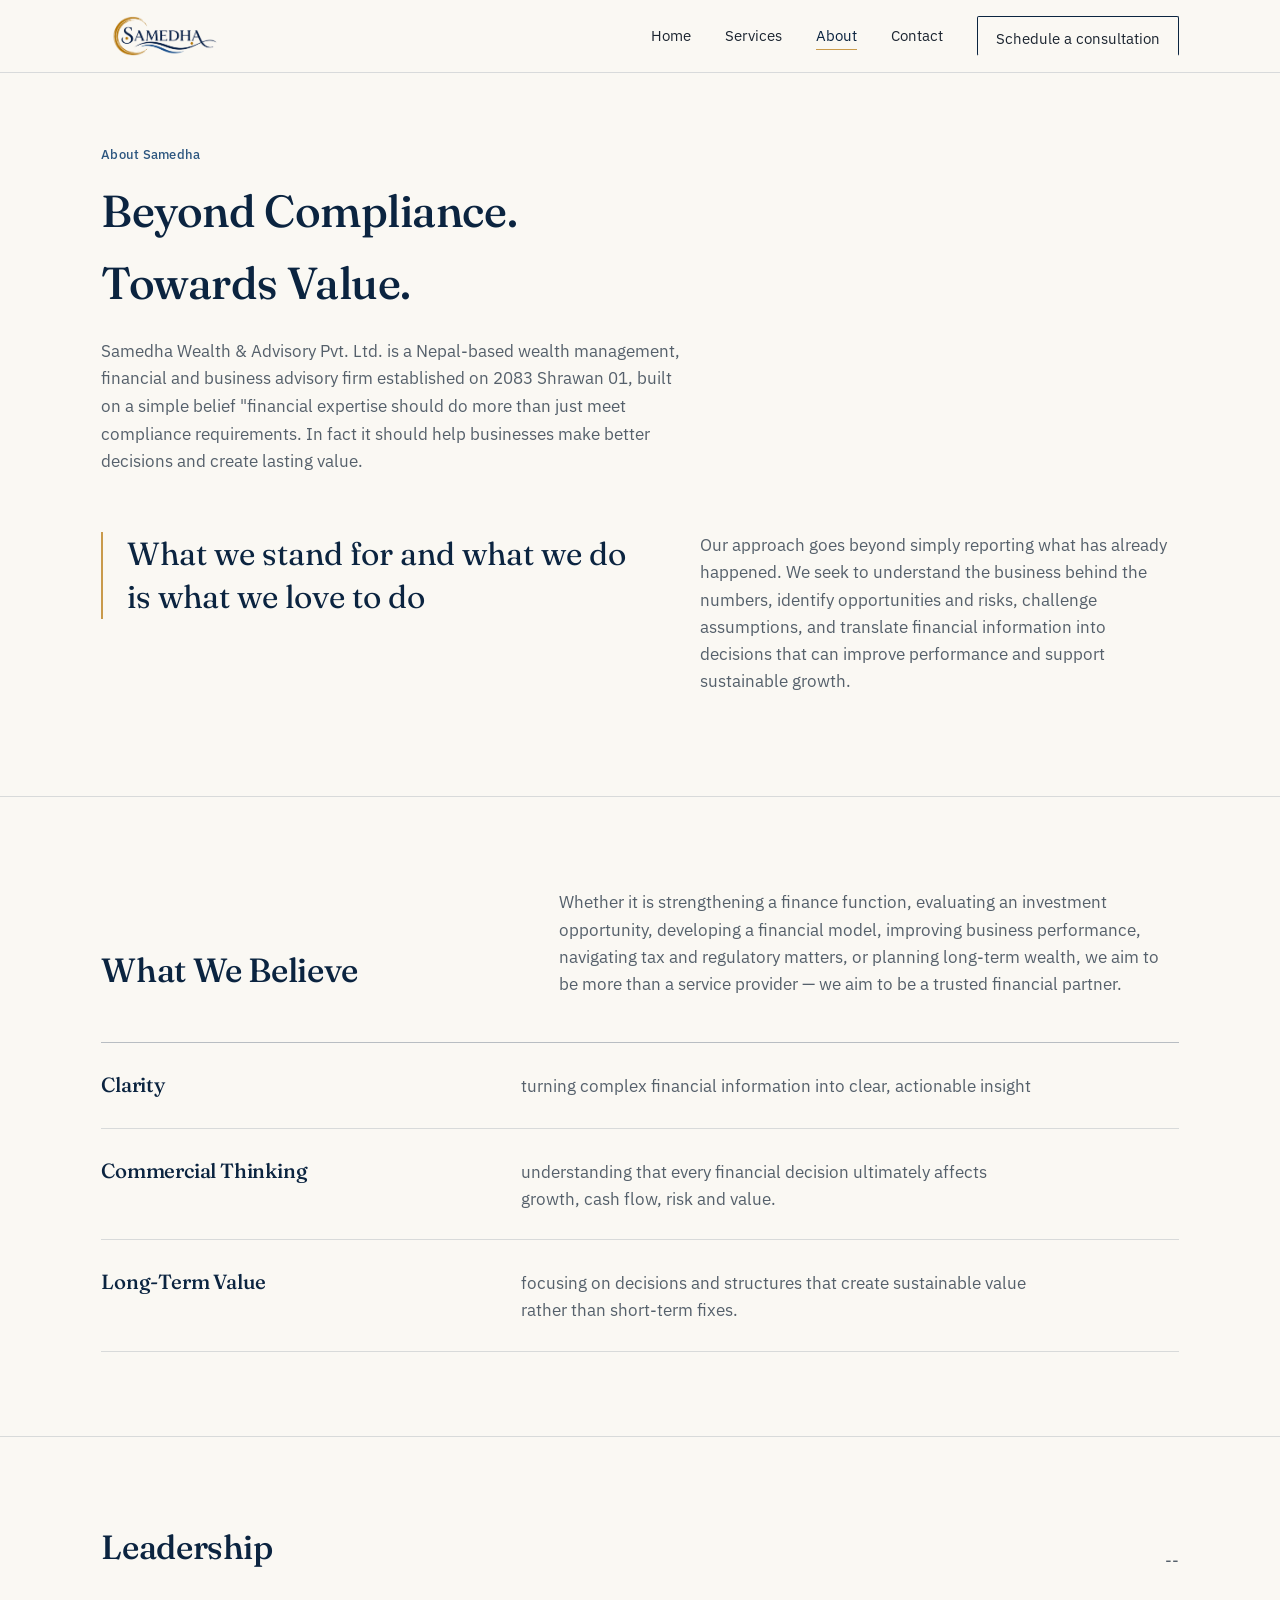
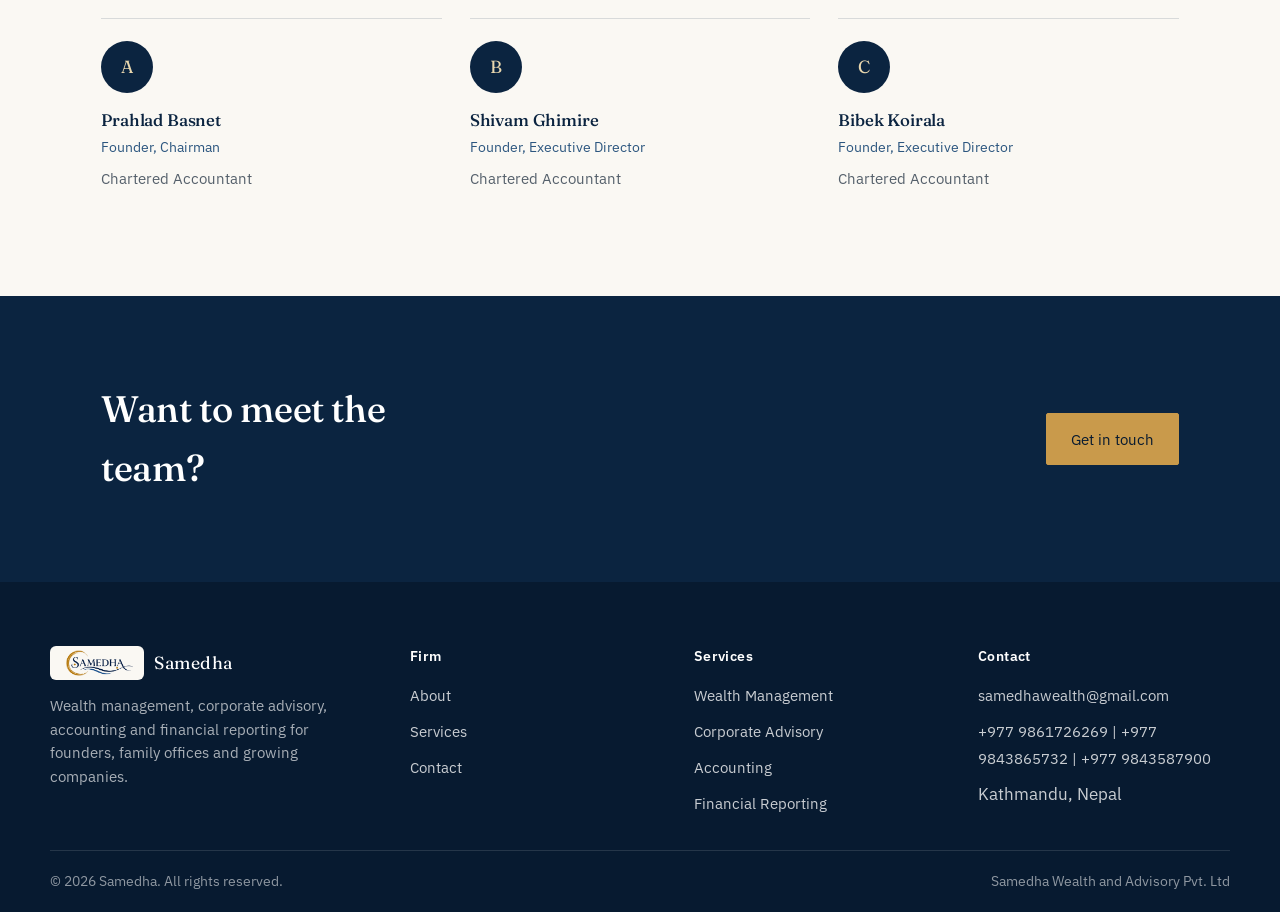
==== commit 2118c056: "Update about.html" ====
--- a/samedha-website/about.html
+++ b/samedha-website/about.html
@@ -91,7 +91,7 @@
         <div class="team-card">
           <div class="avatar">B</div>
           <h4>Shivam Ghimire</h4>
-          <div class="role">Executive Director</div>
+          <div class="role">Founder, Executive Director</div>
           <p>Chartered Accountant</p>
         </div>
         <div class="team-card">
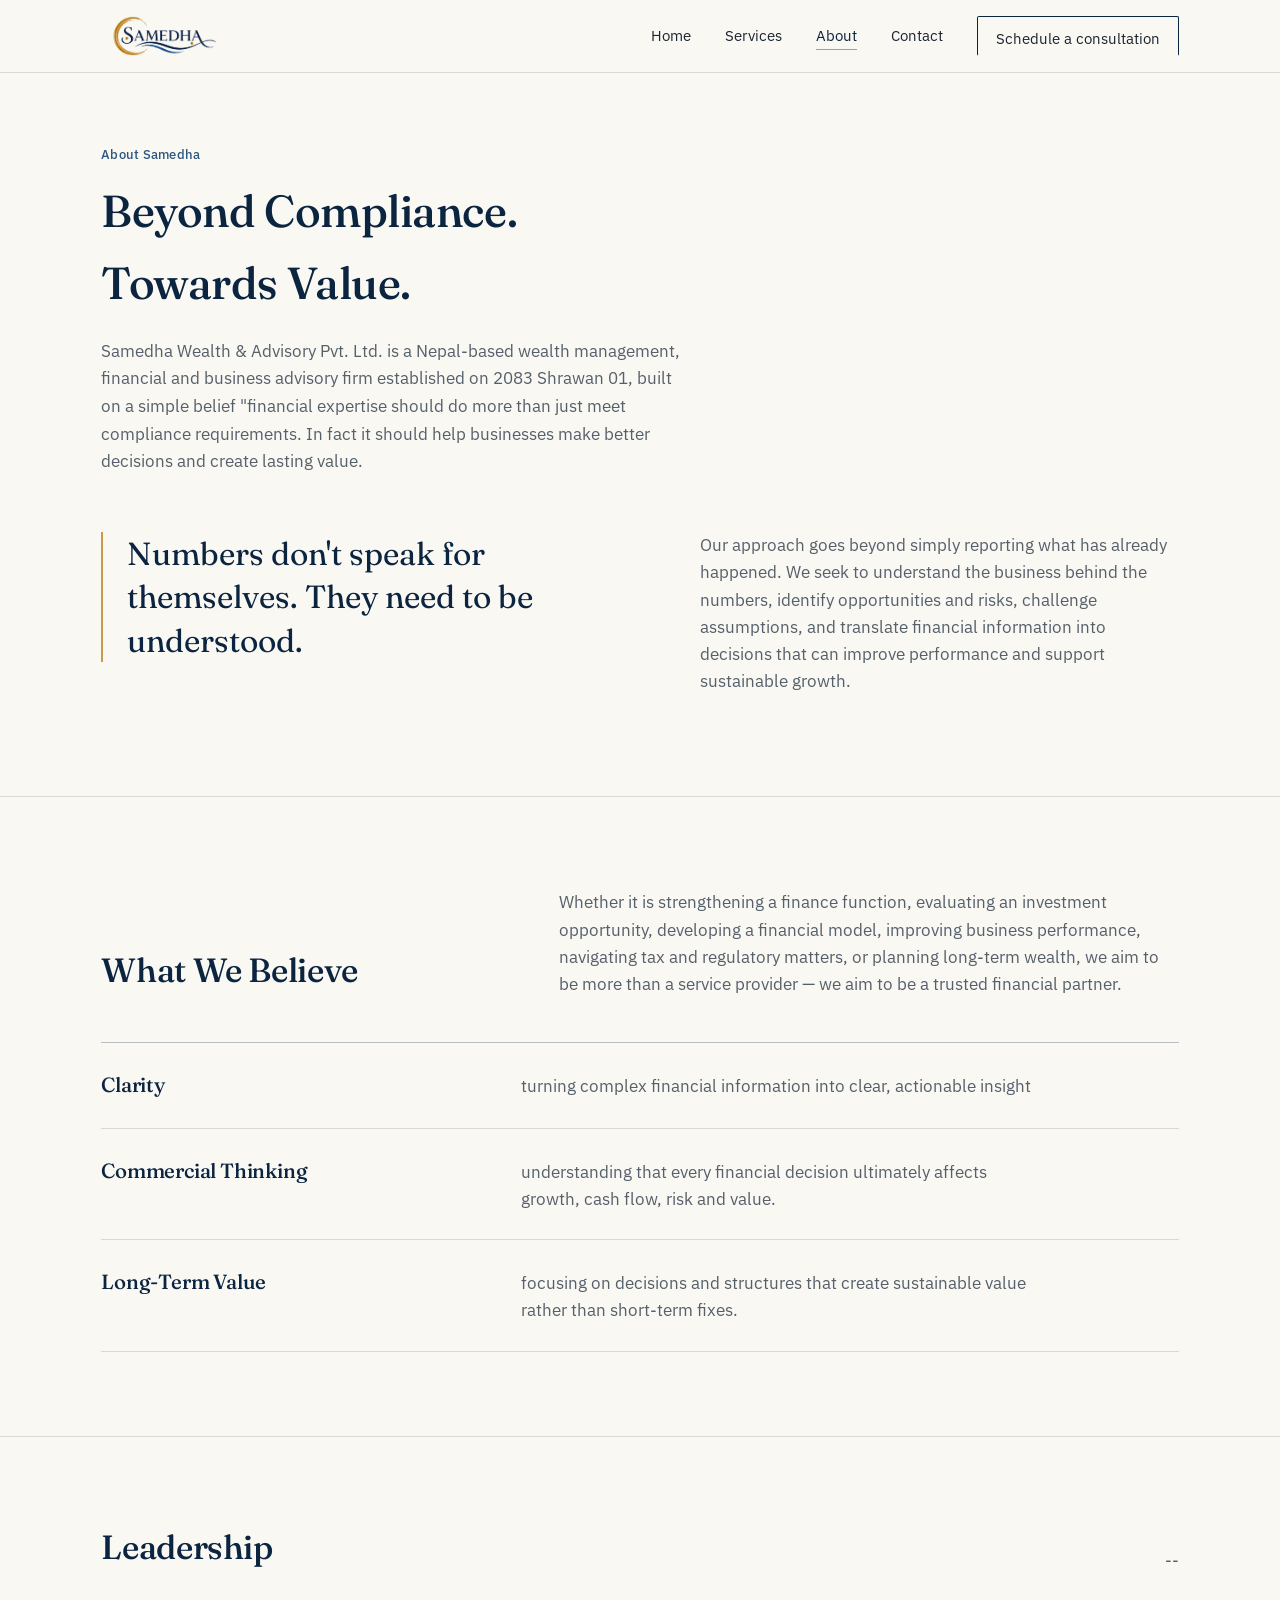
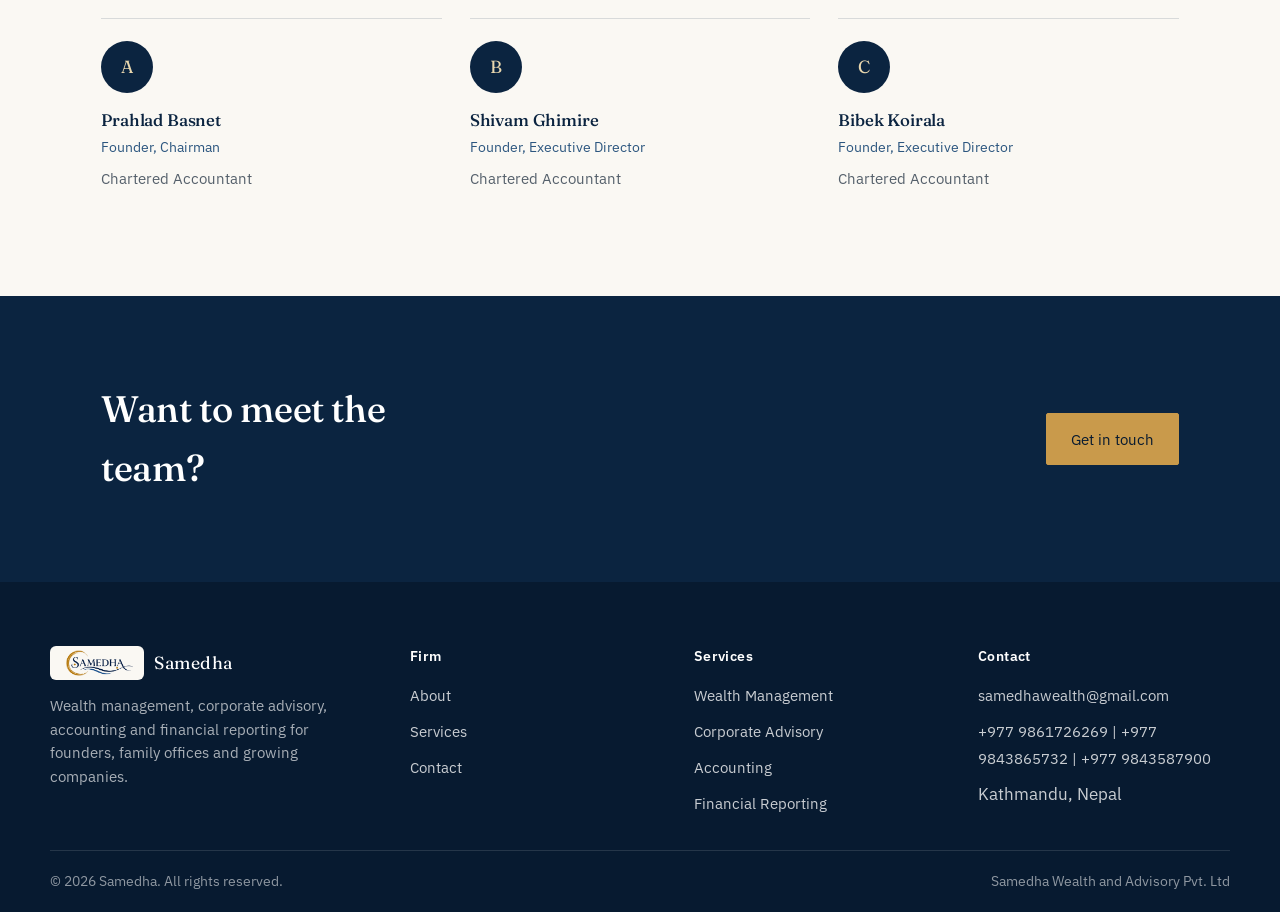
==== commit 80fa3df1: "Update about.html" ====
--- a/samedha-website/about.html
+++ b/samedha-website/about.html
@@ -42,7 +42,7 @@
 
   <section class="section" style="padding-top:0;">
     <div class="container approach-grid">
-      <p class="pull">What we stand for and what we do is what we love to do</p>
+      <p class="pull">Numbers don't speak for themselves. They need to be understood.</p>
       <div>
         <p style="color:var(--ink-soft);">Our approach goes beyond simply reporting what has already happened. We seek to understand the business behind the numbers, identify opportunities and risks, challenge assumptions, and translate financial information into decisions that can improve performance and support sustainable growth.</p>
       </div>
